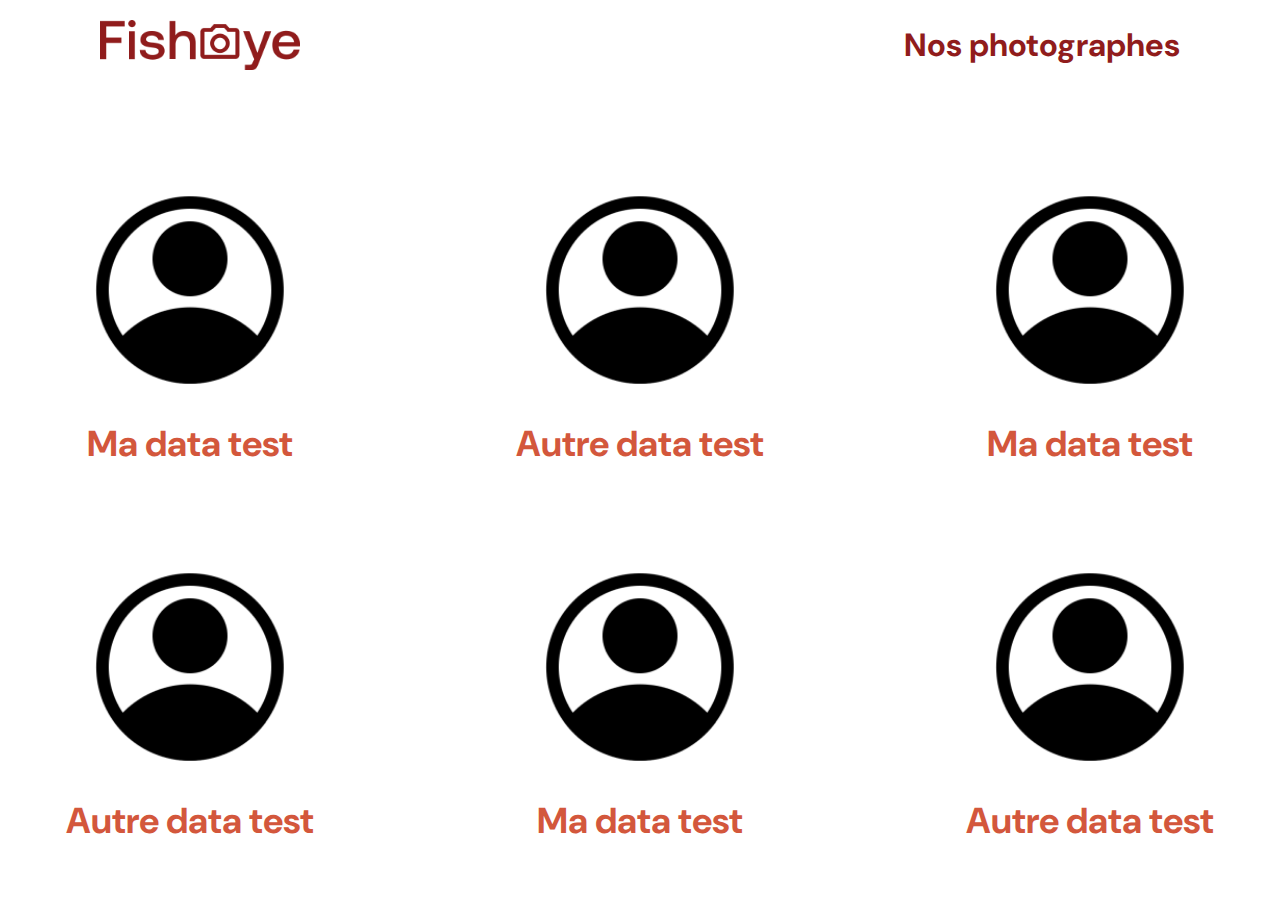
==== index.html @ 8d245c3d "v0.1" ====
<!DOCTYPE html>
<html lang="fr">
  <head>
    <link href="css/style.css" rel="stylesheet" type="text/css" />
    <meta charset="utf-8">
    <link rel="icon" type="image/png" href="assets/favicon.png">
    <link href="https://fonts.googleapis.com/css?family=DM+Sans&display=swap" rel="stylesheet">
    <title>Fisheye</title>
  </head>
  <body>
    <header>
        <img src="assets/images/logo.png" class="logo" alt="fisheye logo"/>
        <h1>Nos photographes</h1>
    </header>
    <main id="main">
        <div class="photographer_section"></div>
    </main>
    <script src="scripts/templates/photographer.js"></script>
    <script src="scripts/pages/index.js"></script>
  </body>
</html>
---- css/style.css ----
@import url("photographer.css");

body {
    font-family: "DM Sans", sans-serif;
    margin: 0;
}


header {
    display: flex;
    flex-direction: row;
    justify-content: space-between;
    align-items: center;
    height: 90px;
}

h1 {
    color: #901C1C;
    margin-right: 100px;
}

.logo {
    height: 50px;
    margin-left: 100px;
}

.photographer_section {
    display: grid;
    grid-template-columns: 1fr 1fr 1fr;
    gap: 70px;
    margin-top: 100px;
}

.photographer_section article {
    justify-self: center;
    display: flex;
    justify-content: center;
    align-items: center;
    flex-direction: column;
}

.photographer_section article h2 {
    color: #D3573C;
    font-size: 36px;
}

.photographer_section article img {
    height: 200px;
    width: 200px;
}
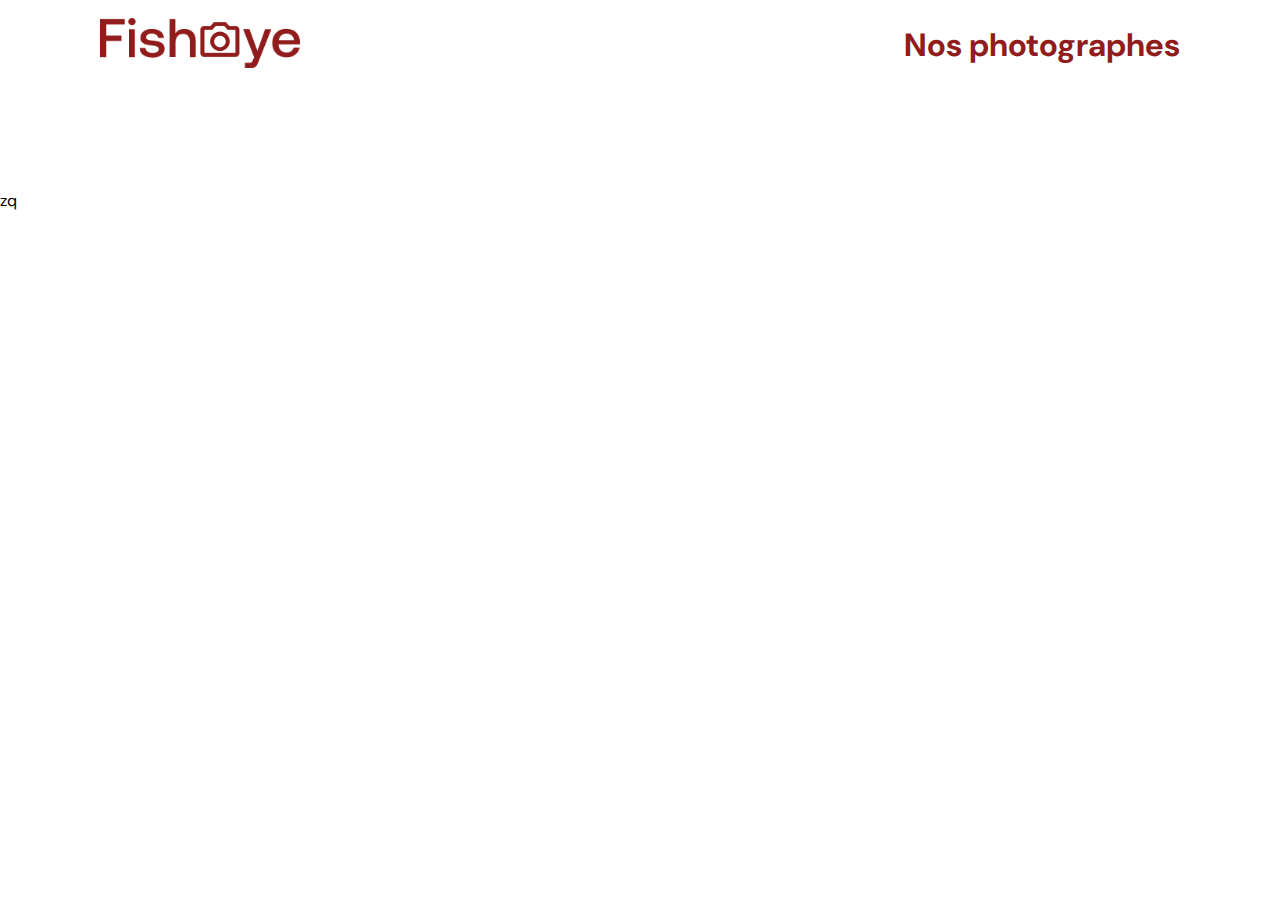
==== commit 08e34215: "v0.1" ====
--- a/index.html
+++ b/index.html
@@ -9,7 +9,7 @@
   </head>
   <body>
     <header>
-        <img src="assets/images/logo.png" class="logo" alt="fisheye logo"/>
+        <a href=""> <img src="assets/images/logo.png" class="logo" alt="fisheye logo"/> </a>
         <h1>Nos photographes</h1>
     </header>
     <main id="main">
@@ -19,3 +19,4 @@
     <script src="scripts/pages/index.js"></script>
   </body>
 </html>
+zq--- a/css/style.css
+++ b/css/style.css
@@ -41,10 +41,32 @@
 
 .photographer_section article h2 {
     color: #D3573C;
-    font-size: 36px;
+    font-size: 40px;
+    margin-bottom: 10px;
 }
+
+.photographer_section article h3 {
+    color: #901C1C;
+    font-size: 24px;
+    font-weight: 100;;
+    margin: 0px;
+}
+
+.photographer_section article p {
+    font-size: 18px;
+    margin: 5px;
+}
+
+.photographer_section article span {
+    color: #757575;
+    margin: 5px;
+}
+
+
 
 .photographer_section article img {
     height: 200px;
     width: 200px;
+    object-fit: cover;
+    border-radius: 100px;
 }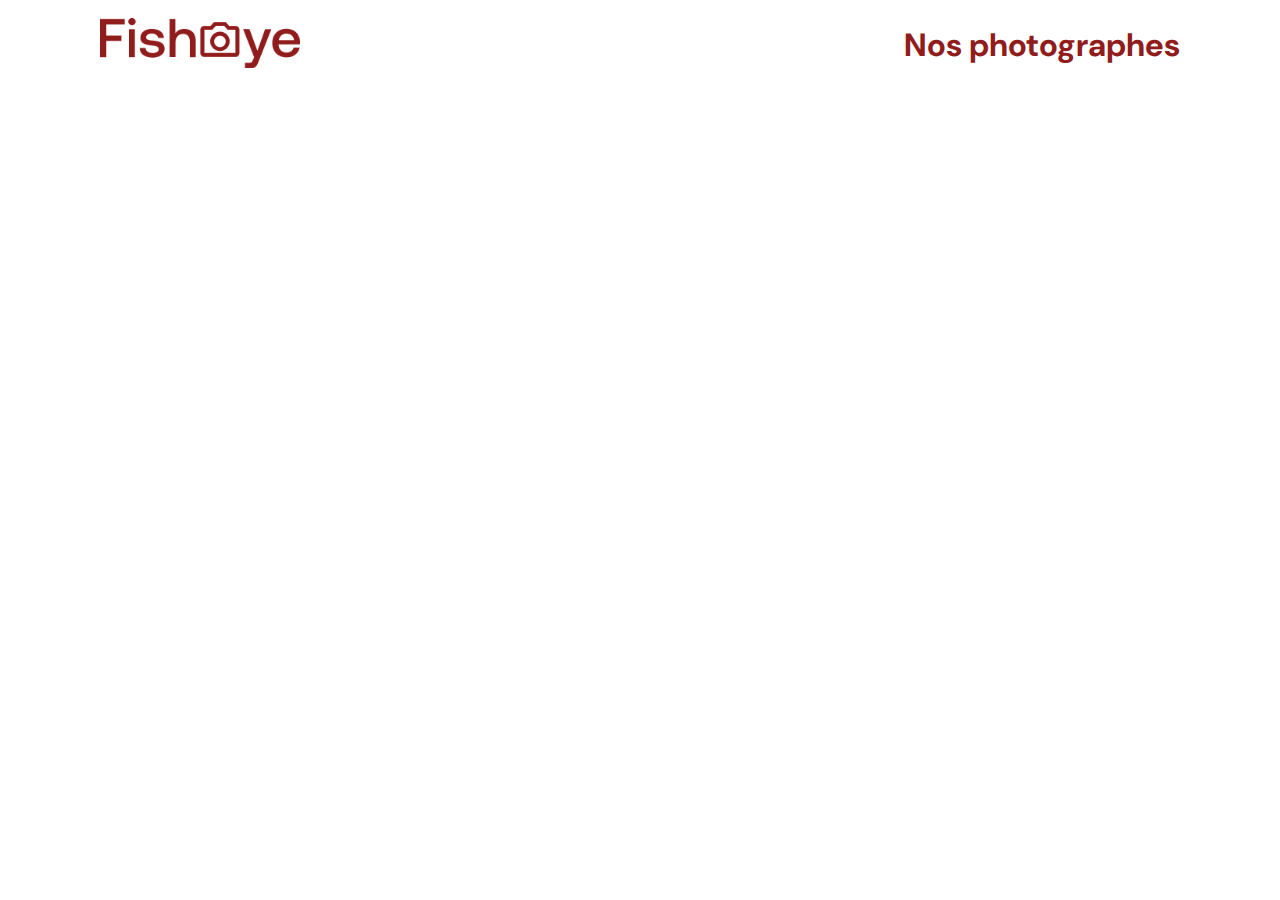
==== commit fabc4ad8: "v0.2" ====
--- a/index.html
+++ b/index.html
@@ -19,4 +19,3 @@
     <script src="scripts/pages/index.js"></script>
   </body>
 </html>
-zq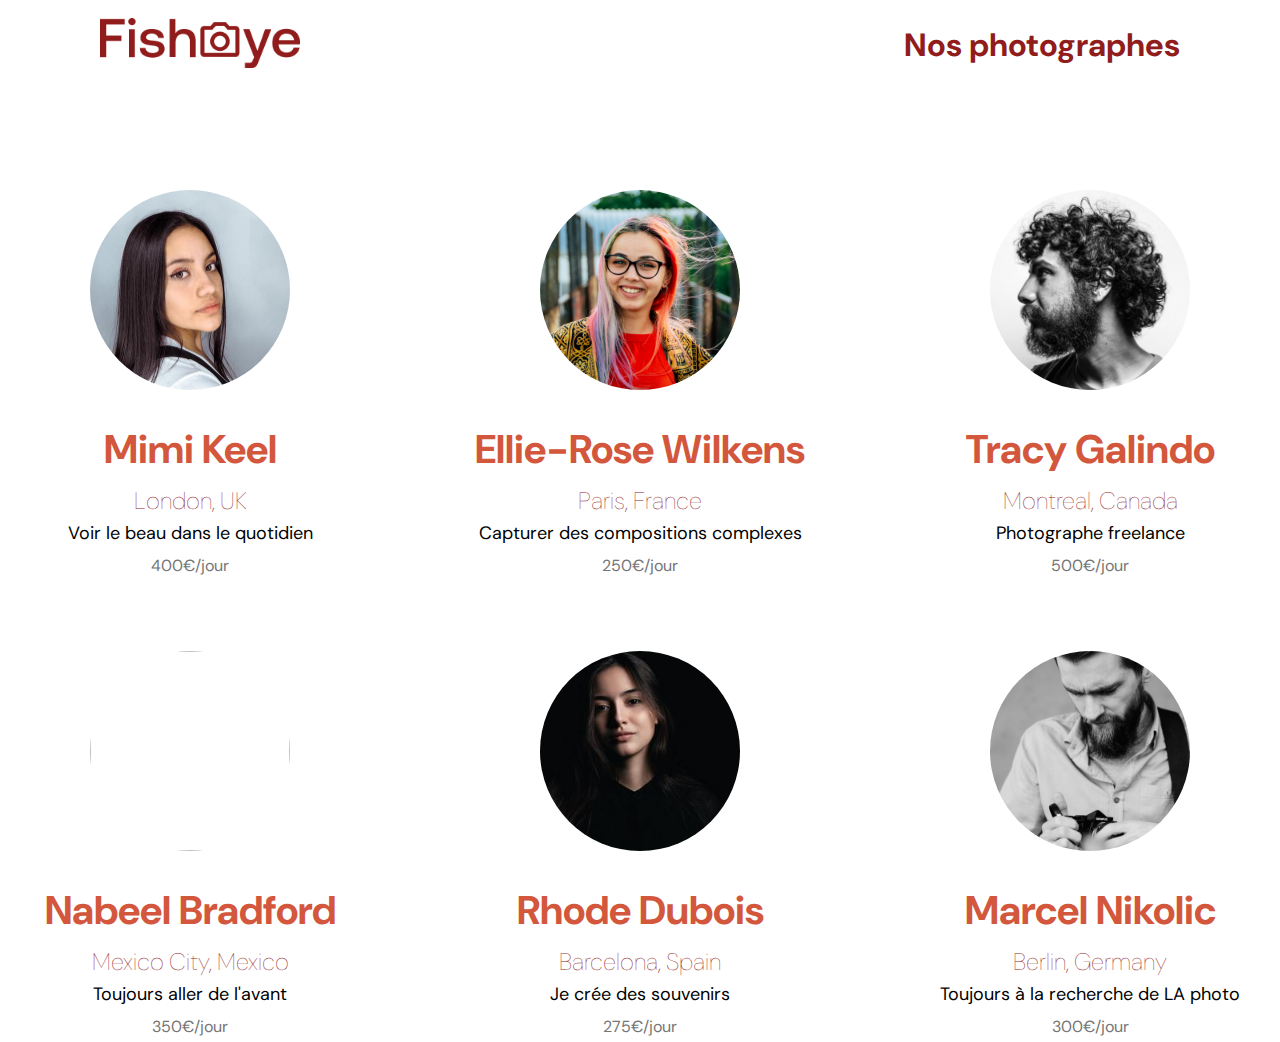
==== commit 39ebb605: "Add files via upload" ====
--- a/index.html
+++ b/index.html
@@ -1,21 +1,22 @@
-<!DOCTYPE html>
-<html lang="fr">
-  <head>
-    <link href="css/style.css" rel="stylesheet" type="text/css" />
-    <meta charset="utf-8">
-    <link rel="icon" type="image/png" href="assets/favicon.png">
-    <link href="https://fonts.googleapis.com/css?family=DM+Sans&display=swap" rel="stylesheet">
-    <title>Fisheye</title>
-  </head>
-  <body>
-    <header>
-        <a href=""> <img src="assets/images/logo.png" class="logo" alt="fisheye logo"/> </a>
-        <h1>Nos photographes</h1>
-    </header>
-    <main id="main">
-        <div class="photographer_section"></div>
-    </main>
-    <script src="scripts/templates/photographer.js"></script>
-    <script src="scripts/pages/index.js"></script>
-  </body>
-</html>
+<!DOCTYPE html>
+<html lang="fr">
+  <head>
+    <link href="css/style.css" rel="stylesheet" type="text/css" />
+    <meta charset="utf-8">
+    <link rel="icon" type="image/png" href="assets/favicon.png">
+    <link href="https://fonts.googleapis.com/css?family=DM+Sans&display=swap" rel="stylesheet">
+    <title>Fisheye</title>
+  </head>
+  <body>
+    <header>
+        <a href=""> <img src="assets/images/logo.png" class="logo" alt="fisheye logo"/> </a>
+        <h1>Nos photographes</h1>
+    </header>
+    <main id="main">
+        <div class="photographer_section"></div>
+    </main>
+    <script src="scripts/templates/photographer.js"></script>
+    <script src="scripts/utils/dataPhotographer.js"></script>
+    <script src="scripts/pages/index.js"></script>
+  </body>
+</html>
--- a/css/style.css
+++ b/css/style.css
@@ -1,72 +1,81 @@
-@import url("photographer.css");
-
-body {
-    font-family: "DM Sans", sans-serif;
-    margin: 0;
-}
-
-
-header {
-    display: flex;
-    flex-direction: row;
-    justify-content: space-between;
-    align-items: center;
-    height: 90px;
-}
-
-h1 {
-    color: #901C1C;
-    margin-right: 100px;
-}
-
-.logo {
-    height: 50px;
-    margin-left: 100px;
-}
-
-.photographer_section {
-    display: grid;
-    grid-template-columns: 1fr 1fr 1fr;
-    gap: 70px;
-    margin-top: 100px;
-}
-
-.photographer_section article {
-    justify-self: center;
-    display: flex;
-    justify-content: center;
-    align-items: center;
-    flex-direction: column;
-}
-
-.photographer_section article h2 {
-    color: #D3573C;
-    font-size: 40px;
-    margin-bottom: 10px;
-}
-
-.photographer_section article h3 {
-    color: #901C1C;
-    font-size: 24px;
-    font-weight: 100;;
-    margin: 0px;
-}
-
-.photographer_section article p {
-    font-size: 18px;
-    margin: 5px;
-}
-
-.photographer_section article span {
-    color: #757575;
-    margin: 5px;
-}
-
-
-
-.photographer_section article img {
-    height: 200px;
-    width: 200px;
-    object-fit: cover;
-    border-radius: 100px;
-}+@import url("photographer.css");
+
+body {
+    font-family: "DM Sans", sans-serif;
+    margin: 0;
+}
+
+
+header {
+    display: flex;
+    flex-direction: row;
+    justify-content: space-between;
+    align-items: center;
+    height: 90px;
+}
+
+h1 {
+    color: #901C1C;
+    margin-right: 100px;
+}
+
+.logo {
+    height: 50px;
+    margin-left: 100px;
+}
+
+.photographer_section {
+    display: grid;
+    grid-template-columns: 1fr 1fr 1fr;
+    gap: 70px;
+    margin-top: 100px;
+}
+
+.photographer_section article {
+    justify-self: center;
+    display: flex;
+    justify-content: center;
+    align-items: center;
+    flex-direction: column;
+}
+
+.photographer_section article h2 {
+    color: #D3573C;
+    font-size: 40px;
+    margin-bottom: 10px;
+}
+
+.photographer_section article h3 {
+    color: #901C1C;
+    font-size: 24px;
+    font-weight: 100;;
+    margin: 0px;
+}
+
+.photographer_section article p {
+    font-size: 18px;
+    margin: 5px;
+}
+
+.photographer_section article span {
+    color: #757575;
+    margin: 5px;
+}
+
+
+
+.photographer_section article img {
+    height: 200px;
+    width: 200px;
+    object-fit: cover;
+    border-radius: 100px;
+    cursor: pointer;
+}
+
+.photographer_section article img:hover {
+    transform: scale(1.1);
+    transition: all 0.2s ease-in-out;
+}
+
+
+
